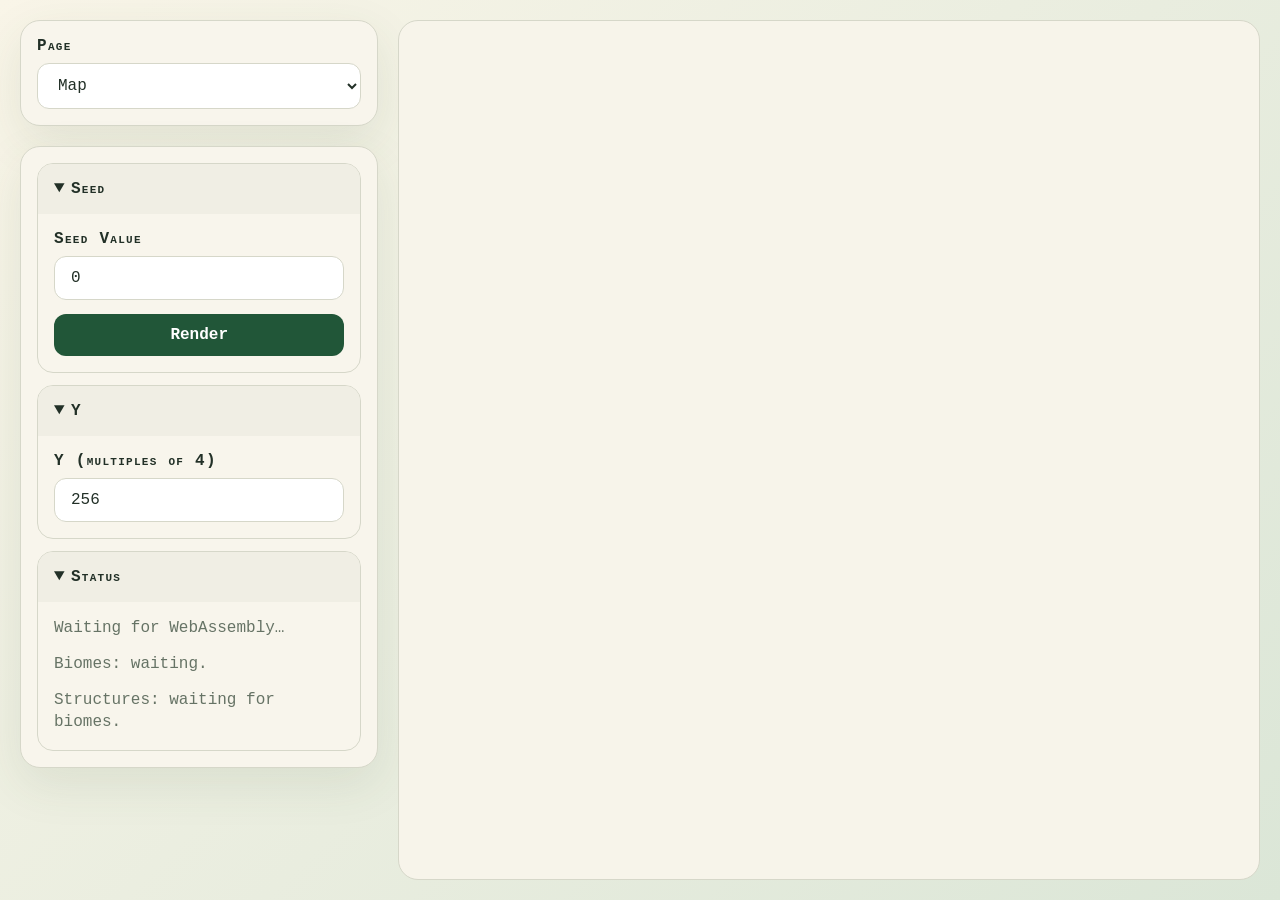
==== index.html @ 88c728ed "wasm and appkit builds are way faster; sdl is collecting dust" ====
<!doctype html>
<html lang="en">
<head>
  <meta charset="utf-8">
  <meta name="viewport" content="width=device-width, initial-scale=1">
  <title>DapperMap</title>
  <link rel="stylesheet" href="./styles.css">
</head>
<body>
  <main class="shell">
    <aside class="sidebar">
      <section class="page-switcher panel"><label class="field" for="page-select"><span>Page</span><select id="page-select"><option value="map">Map</option><option value="biomes">Biomes</option><option value="structures">Structures</option><option value="loot">Loot</option><option value="debug">Debug</option></select></label></section>
      <section class="menu panel">
        <div data-page-panel="map"><details class="menu-section" open><summary>Seed</summary><div class="menu-body"><label class="field"><span>Seed Value</span><input id="seed-input" value="0" inputmode="numeric" spellcheck="false"></label><button id="render-button" type="button">Render</button></div></details><details class="menu-section" open><summary>Y</summary><div class="menu-body"><label class="field"><span>Y (multiples of 4)</span><input id="y-input" value="256" type="number" min="-64" max="316" step="4"></label></div></details><details class="menu-section" open><summary>Status</summary><div class="menu-body"><p id="status" class="status" role="status" aria-live="polite">Waiting for WebAssembly…</p><p id="biome-generation-status" class="status" aria-live="polite">Biomes: waiting.</p><p id="structure-generation-status" class="status" aria-live="polite">Structures: waiting for biomes.</p></div></details></div>
        <div data-page-panel="biomes" hidden><details class="menu-section" open><summary>Biomes</summary><div class="menu-body"><div class="actions"><button id="biome-reset-button">Reset to Defaults</button><button id="biome-import-button">Import</button><button id="biome-export-button">Export</button><button id="biome-export-cubiomes-button">Export Cubiomes</button></div><input id="biome-import-input" type="file" accept=".txt,text/plain" hidden><p id="biome-summary" class="status">Loading biome registry…</p><p id="biome-empty" class="status">Biome colors will appear here once the datapack is ready.</p><div id="biome-list" class="editor-list"></div></div></details></div>
        <div data-page-panel="structures" hidden><details class="menu-section" open><summary>Structures</summary><div class="menu-body"><div class="actions"><button id="structure-reset-button" type="button">Reset to Defaults</button></div><p id="structure-summary" class="status" aria-live="polite">Loading structure registry…</p><p id="structure-empty" class="status">Structures will appear here once the datapack is ready.</p><div id="structure-list" class="editor-list"></div></div></details></div>
        <div data-page-panel="loot" hidden><details class="menu-section" open><summary>Loot</summary><div class="menu-body"><p id="loot-info" class="structure-help">Click a structure marker to reveal supported loot containers. Hover a container marker for its position and generated loot.</p><p id="loot-message" class="status" aria-live="polite" hidden></p><div id="loot-list" class="loot-list"></div></div></details></div>
        <div data-page-panel="debug" hidden><details class="menu-section" open><summary>Tile Profiling</summary><div class="menu-body debug-metrics"><p>Times update as each tile completes.</p><dl><div><dt>Last Tile</dt><dd id="debug-last-tile">Waiting for a render</dd></div><div><dt>Density compilation</dt><dd id="debug-density-compilation">--</dd></div><div><dt>Generation</dt><dd id="debug-generation-time">--</dd></div><div><dt>Rendering</dt><dd id="debug-render-time">--</dd></div><div><dt>Pending Tiles</dt><dd id="debug-pending-tiles">0</dd></div><div><dt>Cached Tiles</dt><dd id="debug-cached-tiles">0</dd></div></dl></div></details><details class="menu-section" open><summary>Structure Profiling</summary><div class="menu-body debug-metrics"><p>Times update after each structure query.</p><dl><div><dt>Total</dt><dd id="debug-structure-time">0.0 ms</dd></div><div><dt>Sampling</dt><dd id="debug-structure-sampling">0.0 ms</dd></div><div><dt>Validation</dt><dd id="debug-structure-validation">0.0 ms</dd></div><div><dt>Candidates</dt><dd id="debug-structure-candidates">0</dd></div><div><dt>Accepted</dt><dd id="debug-structure-accepted">0</dd></div><div><dt>Rejected</dt><dd id="debug-structure-rejected">0</dd></div><div><dt>Cache Hits</dt><dd id="debug-structure-cache-hits">0</dd></div></dl><p class="debug-breakdown-label">Average start validation by structure type</p><pre id="debug-structure-types">--</pre></div></details></div>
      </section>
    </aside>
    <section class="map-stage"><div id="map-viewport" class="map-frame" tabindex="0" aria-label="Interactive world map. Click a structure marker to inspect its loot containers."><canvas id="map-canvas"></canvas><canvas id="map-overlay" aria-hidden="true"></canvas><div id="map-tooltip" class="map-tooltip" role="tooltip" hidden></div></div></section>
  </main>
  <script type="module">
    import { instantiate } from "./.build/plugins/PackageToJS/outputs/Package/instantiate.js";
    import { defaultBrowserSetup, createDefaultWorkerFactory } from "./.build/plugins/PackageToJS/outputs/Package/platforms/browser.js";
    const select = document.querySelector("#page-select"); const panels = document.querySelectorAll("[data-page-panel]");
    const showPage = page => { select.value = page; panels.forEach(panel => panel.hidden = panel.dataset.pagePanel !== page); };
    window.dappermapShowPage = showPage;
    select.addEventListener("change", () => showPage(select.value));
    (async () => {
      // Apply the same shared-memory random workaround inside spawned pthread workers.
      const workerPrelude = URL.createObjectURL(new Blob([`
        export function setupOptions(options) {
          const wasi = options.wasi;
          wasi.wasiImport.random_get = (pointer, length) => {
            const randomBytes = new Uint8Array(length);
            crypto.getRandomValues(randomBytes);
            new Uint8Array(wasi.inst.exports.memory.buffer, pointer, length).set(randomBytes);
            return 0;
          };
          return options;
        }
      `], { type: "text/javascript" }));
      const options = await defaultBrowserSetup({
        module: fetch("./.build/plugins/PackageToJS/outputs/Package/dappermap.wasm"),
        spawnWorker: createDefaultWorkerFactory(workerPrelude)
      });

      // browser_wasi_shim passes the shared WASM memory view directly to
      // crypto.getRandomValues(), which modern browsers reject. Fill a normal
      // buffer and copy it into shared memory instead.
      const wasi = options.wasi;
      wasi.wasiImport.random_get = (pointer, length) => {
        const randomBytes = new Uint8Array(length);
        crypto.getRandomValues(randomBytes);
        new Uint8Array(wasi.inst.exports.memory.buffer, pointer, length).set(randomBytes);
        return 0;
      };
      await instantiate(options);
    })().catch(error => { const status = document.querySelector("#status"); status.innerText = `Failed to initialize WebAssembly: ${error.message ?? error}`; status.className = "status error"; });
  </script>
</body>
</html>
---- styles.css ----
:root { --ink:#223027; --paper:#f7f4ea; --line:#d6d7c9; --green:#215638; --soft:#e8eee1; }
* { box-sizing:border-box; } html, body { width:100%; height:100%; margin:0; overflow:hidden; background:linear-gradient(135deg,#f9f5e8,#dbe6d7); color:var(--ink); font-family:ui-monospace,SFMono-Regular,Menlo,Monaco,Consolas,"Liberation Mono",monospace; }
.shell { display:grid; grid-template-columns:clamp(16rem,28vw,30rem) minmax(0,1fr); gap:1.25rem; width:100vw; height:100vh; padding:1.25rem; } .sidebar { min-height:0; display:flex; flex-direction:column; gap:1.25rem; } .panel { background:color-mix(in srgb,var(--paper) 92%,white); border:1px solid var(--line); border-radius:1.25rem; box-shadow:0 1rem 3rem #3e57321a; } .page-switcher { padding:1rem; } .menu { min-height:0; overflow:auto; padding:1rem; } [data-page-panel="map"] { display:grid; gap:.75rem; } [data-page-panel="map"][hidden] { display:none; } .map-stage { min-width:0; min-height:0; display:grid; place-items:center; } .map-frame { position:relative; width:100%; height:100%; overflow:hidden; border-radius:1.25rem; background:var(--paper); border:1px solid var(--line); touch-action:none; } canvas { position:absolute; inset:0; width:100%; height:100%; image-rendering:pixelated; } .field { display:grid; gap:.5rem; } .field span, summary { font-variant:small-caps; letter-spacing:.08em; font-weight:bold; } input, select, button { width:100%; border:1px solid var(--line); border-radius:.75rem; padding:.75rem 1rem; background:white; color:inherit; font:inherit; } button { border:0; background:var(--green); color:white; cursor:pointer; font-weight:bold; } .menu-section { border:1px solid var(--line); border-radius:1rem; overflow:hidden; } summary { padding:1rem; cursor:pointer; background:#f0eee4; } .menu-body { padding:1rem; display:grid; gap:.9rem; } .status { margin:0; line-height:1.35; color:#667365; } .error { color:#9e3028; } .actions { display:grid; grid-template-columns:1fr 1fr; gap:.5rem; } .editor-list { display:grid; gap:.45rem; } .biome-row { display:grid; grid-template-columns:minmax(0,1fr) auto auto; gap:.5rem; align-items:center; padding:.5rem; border-bottom:1px solid var(--line); } .biome-header,.biome-row-header { min-width:0; display:flex; gap:.55rem; align-items:center; } .biome-swatch { width:1rem; height:1rem; border-radius:50%; border:1px solid #0002; flex:0 0 auto; } .biome-name { overflow:hidden; text-overflow:ellipsis; white-space:nowrap; font-size:.85rem; } .structure-enabled-input { width:1.2rem; height:1.2rem; } .structure-color-input { width:2rem; height:2rem; padding:.15rem; } .debug-metrics dl { margin:0; display:grid; gap:.5rem; } .debug-metrics dl div { display:flex; justify-content:space-between; gap:1rem; } .debug-metrics dt { color:#667365; } .debug-metrics dd { margin:0; text-align:right; } .map-tooltip { position:absolute; pointer-events:none; padding:.45rem .65rem; border-radius:.5rem; background:#18261ddd; color:white; font-size:.8rem; transform:translate(12px,12px); }
@media (max-width: 800px) { .shell { grid-template-columns:1fr; grid-template-rows:auto minmax(0,1fr); padding:.65rem; gap:.65rem; } .sidebar { max-height:40vh; } .page-switcher { padding:.65rem; } .menu { padding:.65rem; } }

/* Canvas markers are drawn by Swift. These rules keep their click/hover affordances and
   multi-container loot tooltips visible above both canvases. */
.map-frame { cursor: grab; }
.map-frame.dragging { cursor: grabbing; }
.map-frame:focus-visible { outline: 3px solid #7ca66b; outline-offset: 3px; }
#map-overlay { cursor: inherit; }
.structure-help { margin: 0; color: #667365; font-size: .82rem; line-height: 1.4; }
.debug-breakdown-label { margin: .35rem 0 0; color: #667365; font-size: .82rem; }
.debug-metrics pre { margin: 0; white-space: pre-wrap; overflow-wrap: anywhere; font: .76rem/1.4 ui-monospace, SFMono-Regular, Menlo, monospace; }
.loot-list { display: grid; gap: .6rem; }
.loot-container { border: 1px solid var(--line); border-radius: .7rem; background: #fffdf7; overflow: hidden; }
.loot-container summary { padding: .7rem .8rem; background: #f0eee4; font: .8rem ui-monospace, SFMono-Regular, Menlo, monospace; overflow-wrap: anywhere; }
.loot-items { margin: 0; padding: .7rem 1rem .8rem 2.2rem; display: grid; gap: .25rem; font: .82rem ui-monospace, SFMono-Regular, Menlo, monospace; }
.map-tooltip {
  z-index: 10;
  max-width: min(24rem, calc(100% - 1.5rem));
  max-height: calc(100% - 1.5rem);
  overflow: auto;
  padding: .55rem .7rem;
  border: 1px solid #ffffff80;
  background: #101810f2;
  box-shadow: 0 .6rem 1.4rem #0006;
  font: .8rem/1.4 ui-monospace, SFMono-Regular, Menlo, monospace;
  white-space: pre-line;
}
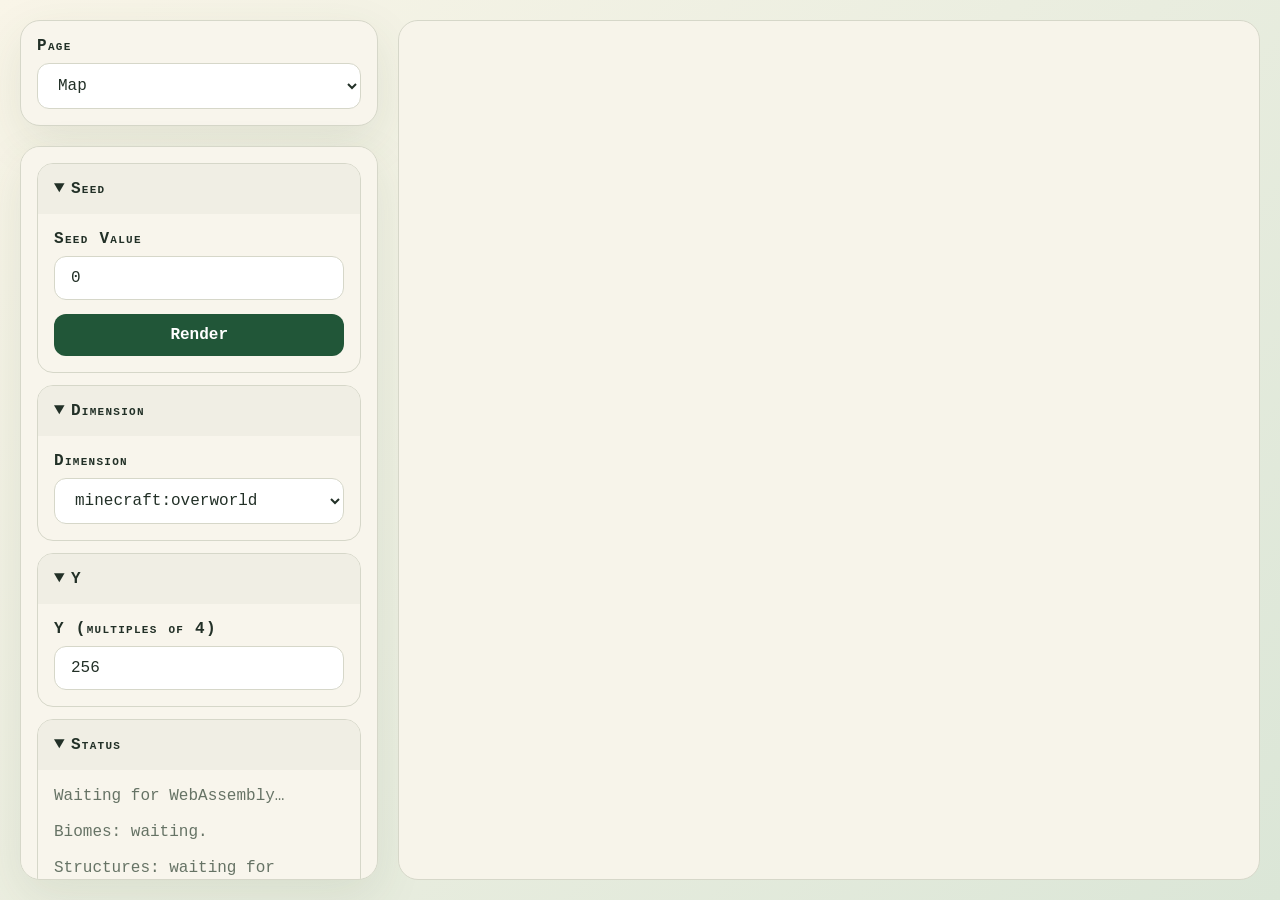
==== commit 7a23cc6b: "made some internal changes" ====
--- a/index.html
+++ b/index.html
@@ -11,10 +11,10 @@
     <aside class="sidebar">
       <section class="page-switcher panel"><label class="field" for="page-select"><span>Page</span><select id="page-select"><option value="map">Map</option><option value="biomes">Biomes</option><option value="structures">Structures</option><option value="loot">Loot</option><option value="debug">Debug</option></select></label></section>
       <section class="menu panel">
-        <div data-page-panel="map"><details class="menu-section" open><summary>Seed</summary><div class="menu-body"><label class="field"><span>Seed Value</span><input id="seed-input" value="0" inputmode="numeric" spellcheck="false"></label><button id="render-button" type="button">Render</button></div></details><details class="menu-section" open><summary>Y</summary><div class="menu-body"><label class="field"><span>Y (multiples of 4)</span><input id="y-input" value="256" type="number" min="-64" max="316" step="4"></label></div></details><details class="menu-section" open><summary>Status</summary><div class="menu-body"><p id="status" class="status" role="status" aria-live="polite">Waiting for WebAssembly…</p><p id="biome-generation-status" class="status" aria-live="polite">Biomes: waiting.</p><p id="structure-generation-status" class="status" aria-live="polite">Structures: waiting for biomes.</p></div></details></div>
+        <div data-page-panel="map"><details class="menu-section" open><summary>Seed</summary><div class="menu-body"><label class="field"><span>Seed Value</span><input id="seed-input" value="0" inputmode="numeric" spellcheck="false"></label><button id="render-button" type="button">Render</button></div></details><details class="menu-section" open><summary>Dimension</summary><div class="menu-body"><label class="field" for="dimension-input"><span>Dimension</span><select id="dimension-input"><option value="minecraft:overworld">minecraft:overworld</option></select></label></div></details><details class="menu-section" open><summary>Y</summary><div class="menu-body"><label class="field"><span>Y (multiples of 4)</span><input id="y-input" value="256" type="number" min="-64" max="316" step="4"></label></div></details><details class="menu-section" open><summary>Status</summary><div class="menu-body"><p id="status" class="status" role="status" aria-live="polite">Waiting for WebAssembly…</p><p id="biome-generation-status" class="status" aria-live="polite">Biomes: waiting.</p><p id="structure-generation-status" class="status" aria-live="polite">Structures: waiting for biomes.</p></div></details></div>
         <div data-page-panel="biomes" hidden><details class="menu-section" open><summary>Biomes</summary><div class="menu-body"><div class="actions"><button id="biome-reset-button">Reset to Defaults</button><button id="biome-import-button">Import</button><button id="biome-export-button">Export</button><button id="biome-export-cubiomes-button">Export Cubiomes</button></div><input id="biome-import-input" type="file" accept=".txt,text/plain" hidden><p id="biome-summary" class="status">Loading biome registry…</p><p id="biome-empty" class="status">Biome colors will appear here once the datapack is ready.</p><div id="biome-list" class="editor-list"></div></div></details></div>
         <div data-page-panel="structures" hidden><details class="menu-section" open><summary>Structures</summary><div class="menu-body"><div class="actions"><button id="structure-reset-button" type="button">Reset to Defaults</button></div><p id="structure-summary" class="status" aria-live="polite">Loading structure registry…</p><p id="structure-empty" class="status">Structures will appear here once the datapack is ready.</p><div id="structure-list" class="editor-list"></div></div></details></div>
-        <div data-page-panel="loot" hidden><details class="menu-section" open><summary>Loot</summary><div class="menu-body"><p id="loot-info" class="structure-help">Click a structure marker to reveal supported loot containers. Hover a container marker for its position and generated loot.</p><p id="loot-message" class="status" aria-live="polite" hidden></p><div id="loot-list" class="loot-list"></div></div></details></div>
+        <div data-page-panel="loot" hidden><details class="menu-section" open><summary>Loot</summary><div class="menu-body"><p id="loot-info" class="structure-help">Click a structure marker to reveal supported loot containers. Hover a container marker for its position and generated loot.</p><label class="field" for="loot-filter-input"><span>Filter item</span><input id="loot-filter-input" type="search" placeholder="e.g. diamond" autocomplete="off" spellcheck="false"></label><p id="loot-message" class="status" aria-live="polite" hidden></p><div id="loot-list" class="loot-list"></div></div></details></div>
         <div data-page-panel="debug" hidden><details class="menu-section" open><summary>Tile Profiling</summary><div class="menu-body debug-metrics"><p>Times update as each tile completes.</p><dl><div><dt>Last Tile</dt><dd id="debug-last-tile">Waiting for a render</dd></div><div><dt>Density compilation</dt><dd id="debug-density-compilation">--</dd></div><div><dt>Generation</dt><dd id="debug-generation-time">--</dd></div><div><dt>Rendering</dt><dd id="debug-render-time">--</dd></div><div><dt>Pending Tiles</dt><dd id="debug-pending-tiles">0</dd></div><div><dt>Cached Tiles</dt><dd id="debug-cached-tiles">0</dd></div></dl></div></details><details class="menu-section" open><summary>Structure Profiling</summary><div class="menu-body debug-metrics"><p>Times update after each structure query.</p><dl><div><dt>Total</dt><dd id="debug-structure-time">0.0 ms</dd></div><div><dt>Sampling</dt><dd id="debug-structure-sampling">0.0 ms</dd></div><div><dt>Validation</dt><dd id="debug-structure-validation">0.0 ms</dd></div><div><dt>Candidates</dt><dd id="debug-structure-candidates">0</dd></div><div><dt>Accepted</dt><dd id="debug-structure-accepted">0</dd></div><div><dt>Rejected</dt><dd id="debug-structure-rejected">0</dd></div><div><dt>Cache Hits</dt><dd id="debug-structure-cache-hits">0</dd></div></dl><p class="debug-breakdown-label">Average start validation by structure type</p><pre id="debug-structure-types">--</pre></div></details></div>
       </section>
     </aside>
--- a/styles.css
+++ b/styles.css
@@ -16,6 +16,7 @@
 .loot-container { border: 1px solid var(--line); border-radius: .7rem; background: #fffdf7; overflow: hidden; }
 .loot-container summary { padding: .7rem .8rem; background: #f0eee4; font: .8rem ui-monospace, SFMono-Regular, Menlo, monospace; overflow-wrap: anywhere; }
 .loot-items { margin: 0; padding: .7rem 1rem .8rem 2.2rem; display: grid; gap: .25rem; font: .82rem ui-monospace, SFMono-Regular, Menlo, monospace; }
+.loot-item-match { margin: -.1rem -.25rem; padding: .1rem .25rem; border-radius: .25rem; background: #ffe28a; color: #513700; font-weight: 700; }
 .map-tooltip {
   z-index: 10;
   max-width: min(24rem, calc(100% - 1.5rem));
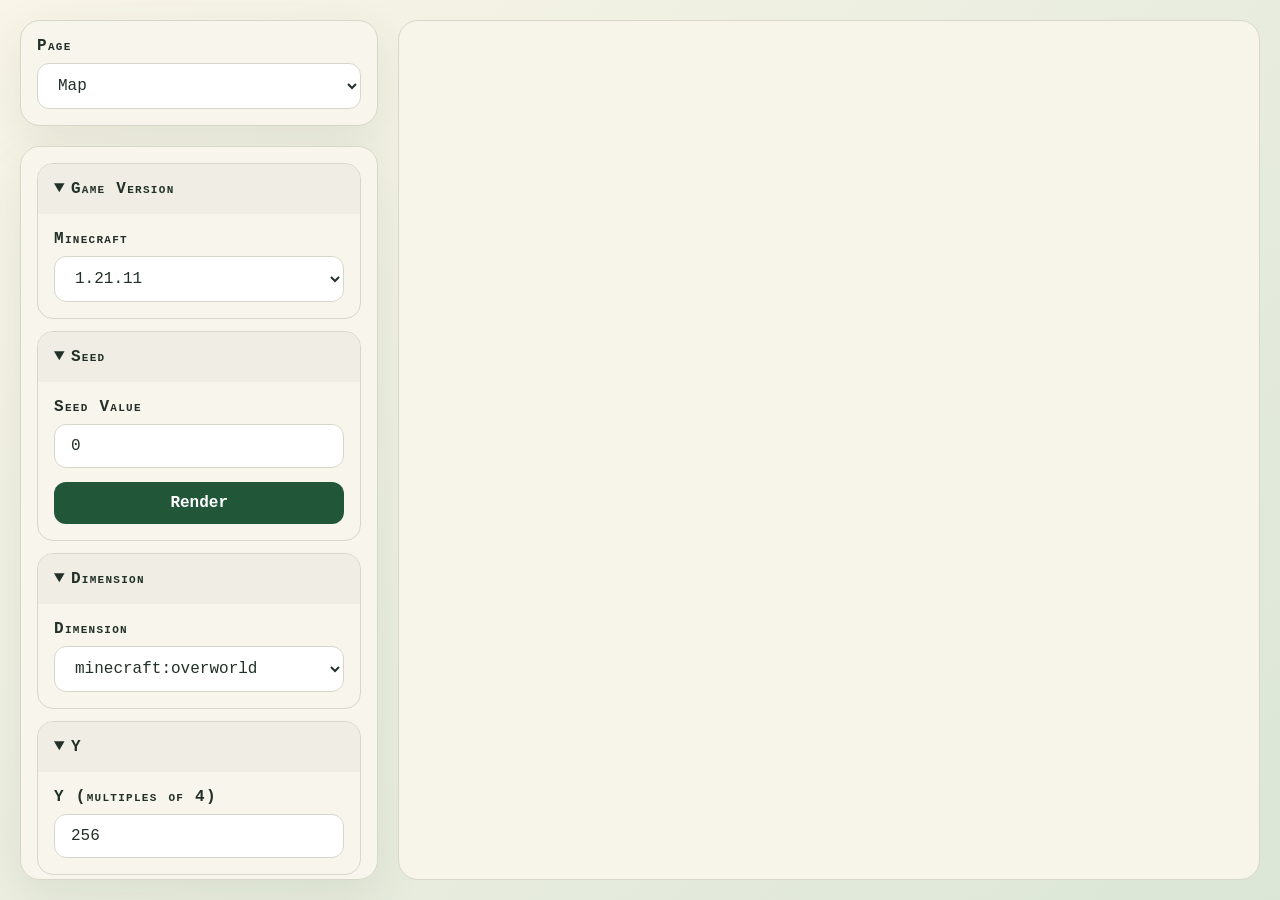
==== commit 7bf6cabf: "added a lot more stuff (versioning! loot searching! oh my!)" ====
--- a/index.html
+++ b/index.html
@@ -9,17 +9,21 @@
 <body>
   <main class="shell">
     <aside class="sidebar">
-      <section class="page-switcher panel"><label class="field" for="page-select"><span>Page</span><select id="page-select"><option value="map">Map</option><option value="biomes">Biomes</option><option value="structures">Structures</option><option value="loot">Loot</option><option value="debug">Debug</option></select></label></section>
+      <section class="page-switcher panel"><label class="field" for="page-select"><span>Page</span><select id="page-select"><option value="map">Map</option><option value="biomes">Biomes</option><option value="structures">Structures</option><option value="loot">Loot</option><option value="loot-search">Loot Search</option><option value="debug">Debug</option></select></label></section>
       <section class="menu panel">
-        <div data-page-panel="map"><details class="menu-section" open><summary>Seed</summary><div class="menu-body"><label class="field"><span>Seed Value</span><input id="seed-input" value="0" inputmode="numeric" spellcheck="false"></label><button id="render-button" type="button">Render</button></div></details><details class="menu-section" open><summary>Dimension</summary><div class="menu-body"><label class="field" for="dimension-input"><span>Dimension</span><select id="dimension-input"><option value="minecraft:overworld">minecraft:overworld</option></select></label></div></details><details class="menu-section" open><summary>Y</summary><div class="menu-body"><label class="field"><span>Y (multiples of 4)</span><input id="y-input" value="256" type="number" min="-64" max="316" step="4"></label></div></details><details class="menu-section" open><summary>Status</summary><div class="menu-body"><p id="status" class="status" role="status" aria-live="polite">Waiting for WebAssembly…</p><p id="biome-generation-status" class="status" aria-live="polite">Biomes: waiting.</p><p id="structure-generation-status" class="status" aria-live="polite">Structures: waiting for biomes.</p></div></details></div>
+        <div data-page-panel="map"><details class="menu-section" open><summary>Game Version</summary><div class="menu-body"><label class="field" for="minecraft-version-input"><span>Minecraft</span><select id="minecraft-version-input"><option value="1.21">1.21</option><option value="1.21.2">1.21.2</option><option value="1.21.4">1.21.4</option><option value="1.21.5">1.21.5</option><option value="1.21.6">1.21.6</option><option value="1.21.9">1.21.9</option><option value="1.21.11" selected>1.21.11</option><option value="26.1">26.1</option><option value="26.2">26.2</option></select></label></div></details><details class="menu-section" open><summary>Seed</summary><div class="menu-body"><label class="field"><span>Seed Value</span><input id="seed-input" value="0" inputmode="numeric" spellcheck="false"></label><button id="render-button" type="button">Render</button></div></details><details class="menu-section" open><summary>Dimension</summary><div class="menu-body"><label class="field" for="dimension-input"><span>Dimension</span><select id="dimension-input"><option value="minecraft:overworld">minecraft:overworld</option></select></label></div></details><details class="menu-section" open><summary>Y</summary><div class="menu-body"><label class="field"><span>Y (multiples of 4)</span><input id="y-input" value="256" type="number" min="-64" max="316" step="4"></label></div></details><details class="menu-section" open><summary>Status</summary><div class="menu-body"><p id="status" class="status" role="status" aria-live="polite">Waiting for WebAssembly…</p><p id="biome-generation-status" class="status" aria-live="polite">Biomes: waiting.</p><p id="structure-generation-status" class="status" aria-live="polite">Structures: waiting for biomes.</p></div></details></div>
         <div data-page-panel="biomes" hidden><details class="menu-section" open><summary>Biomes</summary><div class="menu-body"><div class="actions"><button id="biome-reset-button">Reset to Defaults</button><button id="biome-import-button">Import</button><button id="biome-export-button">Export</button><button id="biome-export-cubiomes-button">Export Cubiomes</button></div><input id="biome-import-input" type="file" accept=".txt,text/plain" hidden><p id="biome-summary" class="status">Loading biome registry…</p><p id="biome-empty" class="status">Biome colors will appear here once the datapack is ready.</p><div id="biome-list" class="editor-list"></div></div></details></div>
         <div data-page-panel="structures" hidden><details class="menu-section" open><summary>Structures</summary><div class="menu-body"><div class="actions"><button id="structure-reset-button" type="button">Reset to Defaults</button></div><p id="structure-summary" class="status" aria-live="polite">Loading structure registry…</p><p id="structure-empty" class="status">Structures will appear here once the datapack is ready.</p><div id="structure-list" class="editor-list"></div></div></details></div>
         <div data-page-panel="loot" hidden><details class="menu-section" open><summary>Loot</summary><div class="menu-body"><p id="loot-info" class="structure-help">Click a structure marker to reveal supported loot containers. Hover a container marker for its position and generated loot.</p><label class="field" for="loot-filter-input"><span>Filter item</span><input id="loot-filter-input" type="search" placeholder="e.g. diamond" autocomplete="off" spellcheck="false"></label><p id="loot-message" class="status" aria-live="polite" hidden></p><div id="loot-list" class="loot-list"></div></div></details></div>
+        <div data-page-panel="loot-search" hidden><details class="menu-section" open><summary>Loot Search</summary><div class="menu-body"><p class="structure-help">Search every supported generated chest in the square centered on Start X/Z. Radius is the distance from that center to an edge. Enter words that must all be present, such as <code>diamond sword</code>. Prefix a word to make its purpose clear: <code>item:diamond_sword</code>, <code>enchant:sharpness 5</code>, <code>potion:healing</code>, or <code>effect:night_vision</code>.</p><label class="field"><span>Start X</span><input id="loot-search-x" type="number" value="0" step="1"></label><label class="field"><span>Start Z</span><input id="loot-search-z" type="number" value="0" step="1"></label><label class="field"><span>Radius</span><input id="loot-search-radius" type="number" value="1000" min="1" max="10000" step="1"></label><label class="field"><span>Item or descriptor</span><input id="loot-search-item" type="search" placeholder="e.g. enchant:sharpness 5" autocomplete="off" spellcheck="false"></label><button id="loot-search-button" type="button">Search Chests</button><p id="loot-search-message" class="status" aria-live="polite"></p><progress id="loot-search-progress" max="1" value="0" aria-label="Loot search progress"></progress><p id="loot-search-current" class="status" aria-live="polite">Waiting to search.</p><div id="loot-search-list" class="loot-list"></div></div></details></div>
         <div data-page-panel="debug" hidden><details class="menu-section" open><summary>Tile Profiling</summary><div class="menu-body debug-metrics"><p>Times update as each tile completes.</p><dl><div><dt>Last Tile</dt><dd id="debug-last-tile">Waiting for a render</dd></div><div><dt>Density compilation</dt><dd id="debug-density-compilation">--</dd></div><div><dt>Generation</dt><dd id="debug-generation-time">--</dd></div><div><dt>Rendering</dt><dd id="debug-render-time">--</dd></div><div><dt>Pending Tiles</dt><dd id="debug-pending-tiles">0</dd></div><div><dt>Cached Tiles</dt><dd id="debug-cached-tiles">0</dd></div></dl></div></details><details class="menu-section" open><summary>Structure Profiling</summary><div class="menu-body debug-metrics"><p>Times update after each structure query.</p><dl><div><dt>Total</dt><dd id="debug-structure-time">0.0 ms</dd></div><div><dt>Sampling</dt><dd id="debug-structure-sampling">0.0 ms</dd></div><div><dt>Validation</dt><dd id="debug-structure-validation">0.0 ms</dd></div><div><dt>Candidates</dt><dd id="debug-structure-candidates">0</dd></div><div><dt>Accepted</dt><dd id="debug-structure-accepted">0</dd></div><div><dt>Rejected</dt><dd id="debug-structure-rejected">0</dd></div><div><dt>Cache Hits</dt><dd id="debug-structure-cache-hits">0</dd></div></dl><p class="debug-breakdown-label">Average start validation by structure type</p><pre id="debug-structure-types">--</pre></div></details></div>
       </section>
     </aside>
     <section class="map-stage"><div id="map-viewport" class="map-frame" tabindex="0" aria-label="Interactive world map. Click a structure marker to inspect its loot containers."><canvas id="map-canvas"></canvas><canvas id="map-overlay" aria-hidden="true"></canvas><div id="map-tooltip" class="map-tooltip" role="tooltip" hidden></div></div></section>
   </main>
+  <script>
+    document.querySelector("#minecraft-version-input").insertAdjacentHTML("beforeend", '<option value="26.3-pre-1">26.3-pre-1 (Experimental)</option>');
+  </script>
   <script type="module">
     import { instantiate } from "./.build/plugins/PackageToJS/outputs/Package/instantiate.js";
     import { defaultBrowserSetup, createDefaultWorkerFactory } from "./.build/plugins/PackageToJS/outputs/Package/platforms/browser.js";
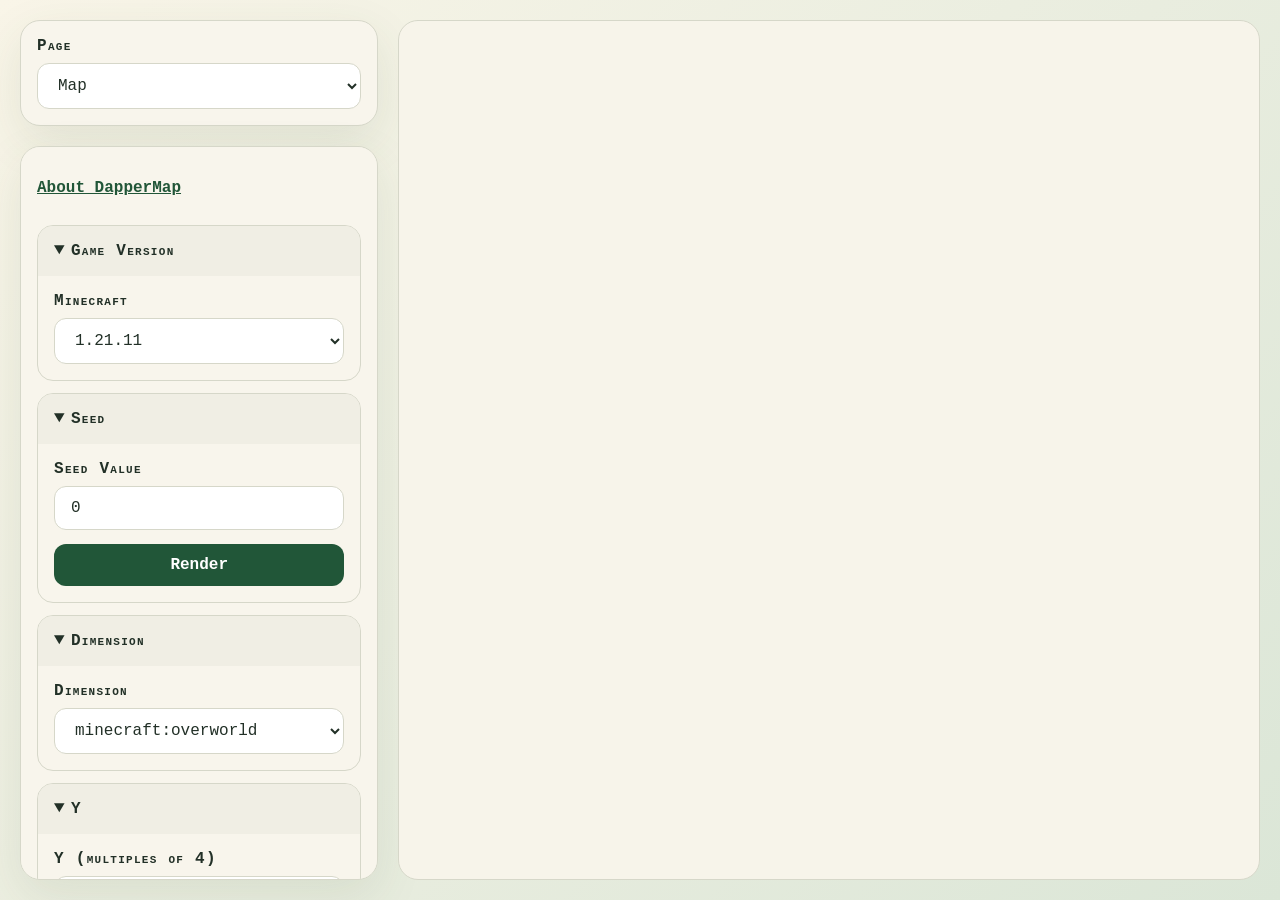
==== commit 0b185ce7: "about page" ====
--- a/index.html
+++ b/index.html
@@ -23,6 +23,16 @@
   </main>
   <script>
     document.querySelector("#minecraft-version-input").insertAdjacentHTML("beforeend", '<option value="26.3-pre-1">26.3-pre-1 (Experimental)</option>');
+    const wasmCompilationPreference = localStorage.getItem("dappermap-wasm-compilation") ?? "auto";
+    window.__dappermapWASMCompilationPreference = wasmCompilationPreference;
+    document.querySelector('[data-page-panel="map"]').insertAdjacentHTML("afterbegin", '<p><a class="about-link" href="./about.html">About DapperMap</a></p>');
+    // About is a standalone page; discard the legacy hidden panel created by older page markup.
+    queueMicrotask(() => document.querySelector('[data-page-panel="about"]')?.remove());
+    document.querySelector('[data-page-panel="debug"]').insertAdjacentHTML("afterbegin", `<details class="menu-section" open><summary>Advanced Settings</summary><div class="menu-body"><label class="field" for="wasm-compilation-setting"><span>WASM density compilation</span><select id="wasm-compilation-setting"><option value="auto">Automatic (recommended)</option><option value="on">Enabled</option><option value="off">Disabled</option></select></label><p class="status">Changing this setting reloads the app.</p></div></details>`);
+    const wasmCompilationSetting = document.querySelector("#wasm-compilation-setting");
+    wasmCompilationSetting.value = wasmCompilationPreference;
+    wasmCompilationSetting.addEventListener("change", () => { localStorage.setItem("dappermap-wasm-compilation", wasmCompilationSetting.value); location.reload(); });
+    document.querySelector('[data-page-panel="debug"]').insertAdjacentHTML("beforebegin", `<div data-page-panel="about" hidden><details class="menu-section" open><summary>About DapperMap</summary><div class="menu-body about"><h2>About DapperMap</h2><p>In sum, DapperMap is yet another Minecraft seed mapper. However, it has some important features that differentiate it from other present seed mappers:</p><ul><li>It is fully free and open-source: you can see all of the source code at <a href="https://github.com/picawawa4000/dappermap" target="_blank" rel="noopener">https://github.com/picawawa4000/dappermap</a>.</li><li>It has full support for datapacks (in fact, the underlying library, <a href="https://github.com/picawawa4000/dpreader-swift" target="_blank" rel="noopener">DPReader</a>, only works when fed Minecraft's default datapack). (As of writing this, uploading datapacks is not supported, but it would be a triviality to implement.)</li><li>It is available both as a webapp (via SwiftWASM and JavaScriptKit) and as a native app for macOS (via AppKit). (There is technically cross-platform support via SDL, but it doesn't look very nice right now, so do not consider it done yet.) The native app is <em>much</em> faster than the webapp; give it a try if you can.</li><li>It supports viewing structure loot: you can click on a structure and the map will display all of its chests, along with their loot. Additionally, searching for loot is supported: you can input a location, radius, and item, and the app will find all instances of that item in that radius.</li></ul><h2>Limitations</h2><p>DapperMap is currently in beta. As such, while it is usually quite accurate, it can be wrong sometimes. The following is a list of known issues:</p><ul><li>The following structures are sometimes not positioned correctly: jungle temples, desert pyramids.</li><li>The following structures display the wrong loot for some blocks: ocean ruins, end cities, ruined portals in the Nether.</li><li>The following structures display the correct loot and chest position, except that chests show up at the bottom of the world: ruined portals.</li><li>Explorer maps can crash loot resolution.</li></ul><p>If you ever run into any other issues using DapperMap, report them in the GitHub issue tracker. Include the exact seed, version, conditions, and coordinates/structure (where applicable) that caused the issue.</p><h2>Disclaimer</h2><p>This program is free software: you can redistribute it and/or modify it under the terms of the GNU General Public License as published by the Free Software Foundation, either version 3 of the License, or (at your option) any later version.<br>This program is distributed in the hope that it will be useful, but WITHOUT ANY WARRANTY; without even the implied warranty of MERCHANTABILITY or FITNESS FOR A PARTICULAR PURPOSE. See the GNU General Public License for more details. You may find a copy at <a href="https://github.com/picawawa4000/dappermap/blob/main/LICENCE.txt" target="_blank" rel="noopener">https://github.com/picawawa4000/dappermap/blob/main/LICENCE.txt</a>.</p><p><strong>NOT AN OFFICIAL MINECRAFT PRODUCT. NOT AFFILIATED WITH OR ENDORSED BY MOJANG AB OR MICROSOFT.</strong></p></div></details></div>`);
   </script>
   <script type="module">
     import { instantiate } from "./.build/plugins/PackageToJS/outputs/Package/instantiate.js";
--- a/styles.css
+++ b/styles.css
@@ -1,7 +1,7 @@
 :root { --ink:#223027; --paper:#f7f4ea; --line:#d6d7c9; --green:#215638; --soft:#e8eee1; }
 * { box-sizing:border-box; } html, body { width:100%; height:100%; margin:0; overflow:hidden; background:linear-gradient(135deg,#f9f5e8,#dbe6d7); color:var(--ink); font-family:ui-monospace,SFMono-Regular,Menlo,Monaco,Consolas,"Liberation Mono",monospace; }
-.shell { display:grid; grid-template-columns:clamp(16rem,28vw,30rem) minmax(0,1fr); gap:1.25rem; width:100vw; height:100vh; padding:1.25rem; } .sidebar { min-height:0; display:flex; flex-direction:column; gap:1.25rem; } .panel { background:color-mix(in srgb,var(--paper) 92%,white); border:1px solid var(--line); border-radius:1.25rem; box-shadow:0 1rem 3rem #3e57321a; } .page-switcher { padding:1rem; } .menu { min-height:0; overflow:auto; padding:1rem; } [data-page-panel="map"] { display:grid; gap:.75rem; } [data-page-panel="map"][hidden] { display:none; } .map-stage { min-width:0; min-height:0; display:grid; place-items:center; } .map-frame { position:relative; width:100%; height:100%; overflow:hidden; border-radius:1.25rem; background:var(--paper); border:1px solid var(--line); touch-action:none; } canvas { position:absolute; inset:0; width:100%; height:100%; image-rendering:pixelated; } .field { display:grid; gap:.5rem; } .field span, summary { font-variant:small-caps; letter-spacing:.08em; font-weight:bold; } input, select, button { width:100%; border:1px solid var(--line); border-radius:.75rem; padding:.75rem 1rem; background:white; color:inherit; font:inherit; } button { border:0; background:var(--green); color:white; cursor:pointer; font-weight:bold; } .menu-section { border:1px solid var(--line); border-radius:1rem; overflow:hidden; } summary { padding:1rem; cursor:pointer; background:#f0eee4; } .menu-body { padding:1rem; display:grid; gap:.9rem; } .status { margin:0; line-height:1.35; color:#667365; } .error { color:#9e3028; } .actions { display:grid; grid-template-columns:1fr 1fr; gap:.5rem; } .editor-list { display:grid; gap:.45rem; } .biome-row { display:grid; grid-template-columns:minmax(0,1fr) auto auto; gap:.5rem; align-items:center; padding:.5rem; border-bottom:1px solid var(--line); } .biome-header,.biome-row-header { min-width:0; display:flex; gap:.55rem; align-items:center; } .biome-swatch { width:1rem; height:1rem; border-radius:50%; border:1px solid #0002; flex:0 0 auto; } .biome-name { overflow:hidden; text-overflow:ellipsis; white-space:nowrap; font-size:.85rem; } .structure-enabled-input { width:1.2rem; height:1.2rem; } .structure-color-input { width:2rem; height:2rem; padding:.15rem; } .debug-metrics dl { margin:0; display:grid; gap:.5rem; } .debug-metrics dl div { display:flex; justify-content:space-between; gap:1rem; } .debug-metrics dt { color:#667365; } .debug-metrics dd { margin:0; text-align:right; } .map-tooltip { position:absolute; pointer-events:none; padding:.45rem .65rem; border-radius:.5rem; background:#18261ddd; color:white; font-size:.8rem; transform:translate(12px,12px); }
-@media (max-width: 800px) { .shell { grid-template-columns:1fr; grid-template-rows:auto minmax(0,1fr); padding:.65rem; gap:.65rem; } .sidebar { max-height:40vh; } .page-switcher { padding:.65rem; } .menu { padding:.65rem; } }
+.shell { display:grid; grid-template-columns:var(--sidebar-width, clamp(16rem,28vw,30rem)) .6rem minmax(0,1fr); gap:0; width:100vw; height:100vh; padding:1.25rem; } .sidebar { min-height:0; display:flex; flex-direction:column; gap:1.25rem; } .sidebar-resizer { cursor:col-resize; border-radius:.4rem; touch-action:none; } .sidebar-resizer:hover, .sidebar-resizer.dragging { background:var(--line); } .panel { background:color-mix(in srgb,var(--paper) 92%,white); border:1px solid var(--line); border-radius:1.25rem; box-shadow:0 1rem 3rem #3e57321a; } .page-switcher { padding:1rem; } .menu { min-height:0; overflow:auto; padding:1rem; } [data-page-panel="map"] { display:grid; gap:.75rem; } [data-page-panel="map"][hidden] { display:none; } .map-stage { min-width:0; min-height:0; display:grid; place-items:center; } .map-frame { position:relative; width:100%; height:100%; overflow:hidden; border-radius:1.25rem; background:var(--paper); border:1px solid var(--line); touch-action:none; } canvas { position:absolute; inset:0; width:100%; height:100%; image-rendering:pixelated; } .field { display:grid; gap:.5rem; } .field span, summary { font-variant:small-caps; letter-spacing:.08em; font-weight:bold; } input, select, button { width:100%; border:1px solid var(--line); border-radius:.75rem; padding:.75rem 1rem; background:white; color:inherit; font:inherit; } button { border:0; background:var(--green); color:white; cursor:pointer; font-weight:bold; } .menu-section { border:1px solid var(--line); border-radius:1rem; overflow:hidden; } summary { padding:1rem; cursor:pointer; background:#f0eee4; } .menu-body { padding:1rem; display:grid; gap:.9rem; } .status { margin:0; line-height:1.35; color:#667365; } .error { color:#9e3028; } .actions { display:grid; grid-template-columns:1fr 1fr; gap:.5rem; } .editor-list { display:grid; gap:.45rem; } .biome-row { display:grid; grid-template-columns:minmax(0,1fr) auto auto; gap:.5rem; align-items:center; padding:.5rem; border-bottom:1px solid var(--line); } .biome-header,.biome-row-header { min-width:0; display:flex; gap:.55rem; align-items:center; } .biome-swatch { width:1rem; height:1rem; border-radius:50%; border:1px solid #0002; flex:0 0 auto; } .biome-name { overflow:hidden; text-overflow:ellipsis; white-space:nowrap; font-size:.85rem; } .structure-enabled-input { width:1.2rem; height:1.2rem; } .structure-color-input { width:2rem; height:2rem; padding:.15rem; } .debug-metrics dl { margin:0; display:grid; gap:.5rem; } .debug-metrics dl div { display:flex; justify-content:space-between; gap:1rem; } .debug-metrics dt { color:#667365; } .debug-metrics dd { margin:0; text-align:right; } .map-tooltip { position:absolute; pointer-events:none; padding:.45rem .65rem; border-radius:.5rem; background:#18261ddd; color:white; font-size:.8rem; transform:translate(12px,12px); }
+@media (max-width: 800px) { .shell { grid-template-columns:1fr; grid-template-rows:auto minmax(0,1fr); padding:.65rem; gap:.65rem; } .sidebar { max-height:40vh; } .sidebar-resizer { display:none; } .page-switcher { padding:.65rem; } .menu { padding:.65rem; } }
 
 /* Canvas markers are drawn by Swift. These rules keep their click/hover affordances and
    multi-container loot tooltips visible above both canvases. */
@@ -17,6 +17,21 @@
 .loot-container summary { padding: .7rem .8rem; background: #f0eee4; font: .8rem ui-monospace, SFMono-Regular, Menlo, monospace; overflow-wrap: anywhere; }
 .loot-items { margin: 0; padding: .7rem 1rem .8rem 2.2rem; display: grid; gap: .25rem; font: .82rem ui-monospace, SFMono-Regular, Menlo, monospace; }
 .loot-item-match { margin: -.1rem -.25rem; padding: .1rem .25rem; border-radius: .25rem; background: #ffe28a; color: #513700; font-weight: 700; }
+/* Grid items default to their content's minimum width. The About prose and long URLs must not
+   widen the sidebar beyond its grid track. */
+.sidebar, .menu, [data-page-panel="about"], [data-page-panel="about"] .menu-section, .about { min-width: 0; max-width: 100%; }
+.about { line-height: 1.4; overflow-wrap: anywhere; word-break: break-word; white-space: normal; }
+.about * { min-width: 0; max-width: 100%; overflow-wrap: anywhere; word-break: break-word; }
+.about h2 { margin: .25rem 0 0; font-size: .95rem !important; line-height: 1.2; }
+.about p, .about ul { margin: 0; line-height: inherit; }
+.about ul { padding-left: 1.3rem; }
+/* The main map keeps its original fixed sidebar layout. About is now a separate page. */
+.shell { grid-template-columns:clamp(16rem,28vw,30rem) minmax(0,1fr); gap:1.25rem; }
+.sidebar-resizer { display:none; }
+.about-page { min-height:100vh; padding:1.25rem; }
+.about-page .about { max-width:62rem; margin:0 auto; padding:clamp(1rem,4vw,3rem); background:color-mix(in srgb,var(--paper) 92%,white); border:1px solid var(--line); border-radius:1.25rem; box-shadow:0 1rem 3rem #3e57321a; }
+.about-page .about h1 { margin-top:0; }
+.about-link { color:var(--green); font-weight:bold; }
 .map-tooltip {
   z-index: 10;
   max-width: min(24rem, calc(100% - 1.5rem));
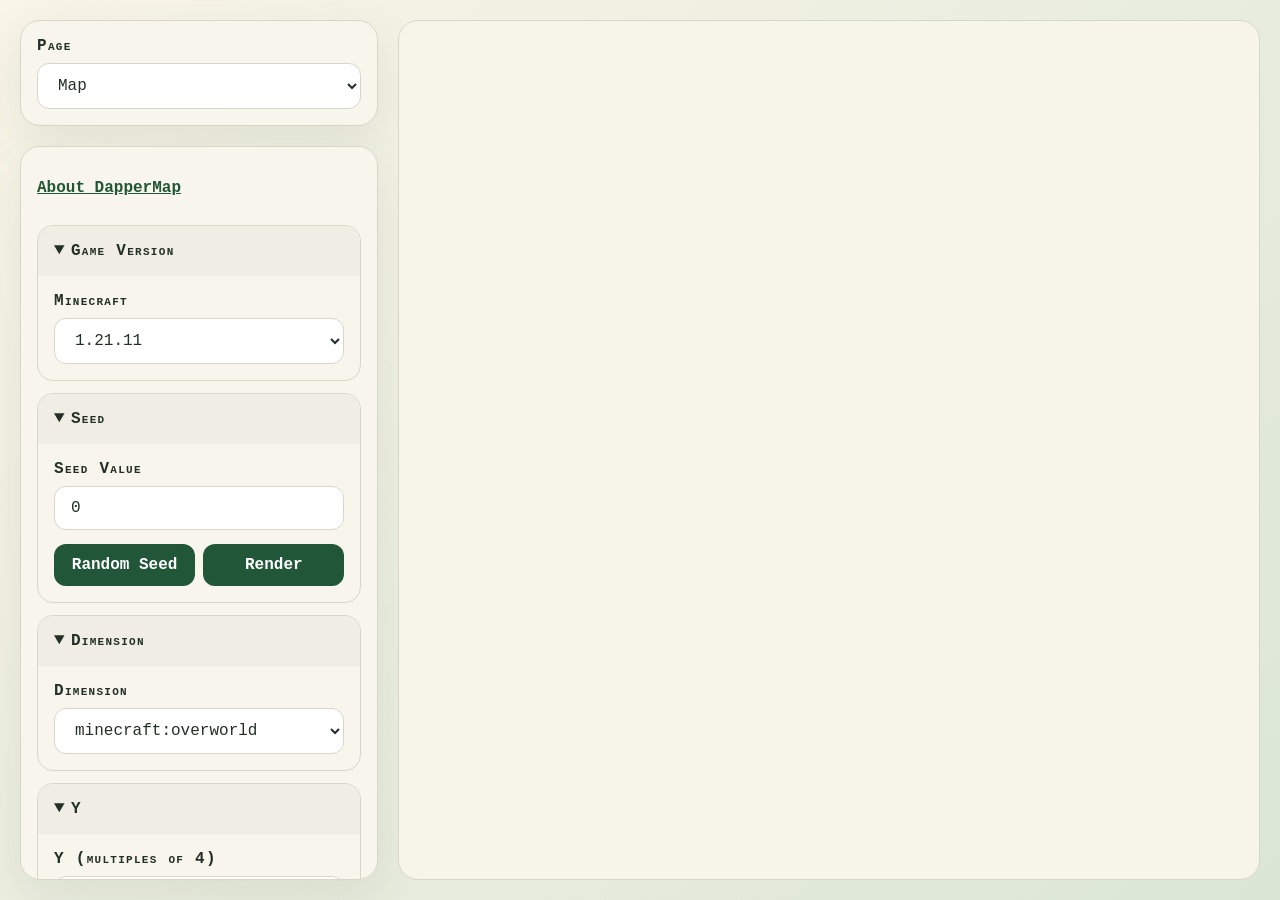
==== commit f7bbb50d: "made the SDL target great again" ====
--- a/index.html
+++ b/index.html
@@ -11,20 +11,36 @@
     <aside class="sidebar">
       <section class="page-switcher panel"><label class="field" for="page-select"><span>Page</span><select id="page-select"><option value="map">Map</option><option value="biomes">Biomes</option><option value="structures">Structures</option><option value="loot">Loot</option><option value="loot-search">Loot Search</option><option value="debug">Debug</option></select></label></section>
       <section class="menu panel">
-        <div data-page-panel="map"><details class="menu-section" open><summary>Game Version</summary><div class="menu-body"><label class="field" for="minecraft-version-input"><span>Minecraft</span><select id="minecraft-version-input"><option value="1.21">1.21</option><option value="1.21.2">1.21.2</option><option value="1.21.4">1.21.4</option><option value="1.21.5">1.21.5</option><option value="1.21.6">1.21.6</option><option value="1.21.9">1.21.9</option><option value="1.21.11" selected>1.21.11</option><option value="26.1">26.1</option><option value="26.2">26.2</option></select></label></div></details><details class="menu-section" open><summary>Seed</summary><div class="menu-body"><label class="field"><span>Seed Value</span><input id="seed-input" value="0" inputmode="numeric" spellcheck="false"></label><button id="render-button" type="button">Render</button></div></details><details class="menu-section" open><summary>Dimension</summary><div class="menu-body"><label class="field" for="dimension-input"><span>Dimension</span><select id="dimension-input"><option value="minecraft:overworld">minecraft:overworld</option></select></label></div></details><details class="menu-section" open><summary>Y</summary><div class="menu-body"><label class="field"><span>Y (multiples of 4)</span><input id="y-input" value="256" type="number" min="-64" max="316" step="4"></label></div></details><details class="menu-section" open><summary>Status</summary><div class="menu-body"><p id="status" class="status" role="status" aria-live="polite">Waiting for WebAssembly…</p><p id="biome-generation-status" class="status" aria-live="polite">Biomes: waiting.</p><p id="structure-generation-status" class="status" aria-live="polite">Structures: waiting for biomes.</p></div></details></div>
+        <div data-page-panel="map"><details class="menu-section" open><summary>Game Version</summary><div class="menu-body"><label class="field" for="minecraft-version-input"><span>Minecraft</span><select id="minecraft-version-input"><option value="1.21">1.21</option><option value="1.21.2">1.21.2</option><option value="1.21.4">1.21.4</option><option value="1.21.5">1.21.5</option><option value="1.21.6">1.21.6</option><option value="1.21.9">1.21.9</option><option value="1.21.11" selected>1.21.11</option><option value="26.1">26.1</option><option value="26.2">26.2</option></select></label></div></details><details class="menu-section" open><summary>Seed</summary><div class="menu-body"><label class="field"><span>Seed Value</span><input id="seed-input" value="0" inputmode="numeric" spellcheck="false"></label><div class="actions"><button id="random-seed-button" type="button">Random Seed</button><button id="render-button" type="button">Render</button></div></div></details><details class="menu-section" open><summary>Dimension</summary><div class="menu-body"><label class="field" for="dimension-input"><span>Dimension</span><select id="dimension-input"><option value="minecraft:overworld">minecraft:overworld</option></select></label></div></details><details class="menu-section" open><summary>Y</summary><div class="menu-body"><label class="field"><span>Y (multiples of 4)</span><input id="y-input" value="256" type="number" min="-64" max="316" step="4"></label></div></details><details class="menu-section" open><summary>Status</summary><div class="menu-body"><p id="status" class="status" role="status" aria-live="polite">Waiting for WebAssembly…</p><p id="biome-generation-status" class="status" aria-live="polite">Biomes: waiting.</p><p id="structure-generation-status" class="status" aria-live="polite">Structures: waiting for biomes.</p></div></details></div>
         <div data-page-panel="biomes" hidden><details class="menu-section" open><summary>Biomes</summary><div class="menu-body"><div class="actions"><button id="biome-reset-button">Reset to Defaults</button><button id="biome-import-button">Import</button><button id="biome-export-button">Export</button><button id="biome-export-cubiomes-button">Export Cubiomes</button></div><input id="biome-import-input" type="file" accept=".txt,text/plain" hidden><p id="biome-summary" class="status">Loading biome registry…</p><p id="biome-empty" class="status">Biome colors will appear here once the datapack is ready.</p><div id="biome-list" class="editor-list"></div></div></details></div>
         <div data-page-panel="structures" hidden><details class="menu-section" open><summary>Structures</summary><div class="menu-body"><div class="actions"><button id="structure-reset-button" type="button">Reset to Defaults</button></div><p id="structure-summary" class="status" aria-live="polite">Loading structure registry…</p><p id="structure-empty" class="status">Structures will appear here once the datapack is ready.</p><div id="structure-list" class="editor-list"></div></div></details></div>
         <div data-page-panel="loot" hidden><details class="menu-section" open><summary>Loot</summary><div class="menu-body"><p id="loot-info" class="structure-help">Click a structure marker to reveal supported loot containers. Hover a container marker for its position and generated loot.</p><label class="field" for="loot-filter-input"><span>Filter item</span><input id="loot-filter-input" type="search" placeholder="e.g. diamond" autocomplete="off" spellcheck="false"></label><p id="loot-message" class="status" aria-live="polite" hidden></p><div id="loot-list" class="loot-list"></div></div></details></div>
-        <div data-page-panel="loot-search" hidden><details class="menu-section" open><summary>Loot Search</summary><div class="menu-body"><p class="structure-help">Search every supported generated chest in the square centered on Start X/Z. Radius is the distance from that center to an edge. Enter words that must all be present, such as <code>diamond sword</code>. Prefix a word to make its purpose clear: <code>item:diamond_sword</code>, <code>enchant:sharpness 5</code>, <code>potion:healing</code>, or <code>effect:night_vision</code>.</p><label class="field"><span>Start X</span><input id="loot-search-x" type="number" value="0" step="1"></label><label class="field"><span>Start Z</span><input id="loot-search-z" type="number" value="0" step="1"></label><label class="field"><span>Radius</span><input id="loot-search-radius" type="number" value="1000" min="1" max="10000" step="1"></label><label class="field"><span>Item or descriptor</span><input id="loot-search-item" type="search" placeholder="e.g. enchant:sharpness 5" autocomplete="off" spellcheck="false"></label><button id="loot-search-button" type="button">Search Chests</button><p id="loot-search-message" class="status" aria-live="polite"></p><progress id="loot-search-progress" max="1" value="0" aria-label="Loot search progress"></progress><p id="loot-search-current" class="status" aria-live="polite">Waiting to search.</p><div id="loot-search-list" class="loot-list"></div></div></details></div>
+        <div data-page-panel="loot-search" hidden><details class="menu-section" open><summary>Loot Search</summary><div class="menu-body"><p class="structure-help">Search every supported generated chest in the square centered on Start X/Z. Radius is the distance from that center to an edge. Enter words that must all be present, such as <code>diamond sword</code>. Prefix a word to make its purpose clear: <code>item:diamond_sword</code>, <code>enchant:sharpness 5</code>, <code>potion:healing</code>, or <code>effect:night_vision</code>.</p><label class="field"><span>Start X</span><input id="loot-search-x" type="number" value="0" step="1"></label><label class="field"><span>Start Z</span><input id="loot-search-z" type="number" value="0" step="1"></label><button id="loot-search-center-button" type="button">Use Map Center</button><label class="field"><span>Radius</span><input id="loot-search-radius" type="number" value="1000" min="1" max="10000" step="1"></label><label class="field"><span>Item or descriptor</span><input id="loot-search-item" type="search" placeholder="e.g. enchant:sharpness 5" autocomplete="off" spellcheck="false"></label><div class="actions"><button id="loot-search-button" type="button">Search Chests</button><button id="loot-search-cancel-button" type="button">Cancel</button></div><p id="loot-search-message" class="status" aria-live="polite"></p><progress id="loot-search-progress" max="1" value="0" aria-label="Loot search progress"></progress><p id="loot-search-current" class="status" aria-live="polite">Waiting to search.</p><div id="loot-search-list" class="loot-list"></div></div></details></div>
         <div data-page-panel="debug" hidden><details class="menu-section" open><summary>Tile Profiling</summary><div class="menu-body debug-metrics"><p>Times update as each tile completes.</p><dl><div><dt>Last Tile</dt><dd id="debug-last-tile">Waiting for a render</dd></div><div><dt>Density compilation</dt><dd id="debug-density-compilation">--</dd></div><div><dt>Generation</dt><dd id="debug-generation-time">--</dd></div><div><dt>Rendering</dt><dd id="debug-render-time">--</dd></div><div><dt>Pending Tiles</dt><dd id="debug-pending-tiles">0</dd></div><div><dt>Cached Tiles</dt><dd id="debug-cached-tiles">0</dd></div></dl></div></details><details class="menu-section" open><summary>Structure Profiling</summary><div class="menu-body debug-metrics"><p>Times update after each structure query.</p><dl><div><dt>Total</dt><dd id="debug-structure-time">0.0 ms</dd></div><div><dt>Sampling</dt><dd id="debug-structure-sampling">0.0 ms</dd></div><div><dt>Validation</dt><dd id="debug-structure-validation">0.0 ms</dd></div><div><dt>Candidates</dt><dd id="debug-structure-candidates">0</dd></div><div><dt>Accepted</dt><dd id="debug-structure-accepted">0</dd></div><div><dt>Rejected</dt><dd id="debug-structure-rejected">0</dd></div><div><dt>Cache Hits</dt><dd id="debug-structure-cache-hits">0</dd></div></dl><p class="debug-breakdown-label">Average start validation by structure type</p><pre id="debug-structure-types">--</pre></div></details></div>
       </section>
     </aside>
     <section class="map-stage"><div id="map-viewport" class="map-frame" tabindex="0" aria-label="Interactive world map. Click a structure marker to inspect its loot containers."><canvas id="map-canvas"></canvas><canvas id="map-overlay" aria-hidden="true"></canvas><div id="map-tooltip" class="map-tooltip" role="tooltip" hidden></div></div></section>
   </main>
   <script>
-    document.querySelector("#minecraft-version-input").insertAdjacentHTML("beforeend", '<option value="26.3-pre-1">26.3-pre-1 (Experimental)</option>');
+    document.querySelector("#minecraft-version-input").insertAdjacentHTML("beforeend", '<option value="26.3">26.3</option>');
     const wasmCompilationPreference = localStorage.getItem("dappermap-wasm-compilation") ?? "auto";
     window.__dappermapWASMCompilationPreference = wasmCompilationPreference;
+    // A normal Content-Encoding response is already decompressed by fetch. GitHub Pages,
+    // however, serves our .gz datapack bundles as application/gzip files without that header.
+    // Inflate only those raw gzip responses so both hosting styles produce JSON text.
+    window.dappermapResponseText = async response => {
+      const contentEncoding = response.headers.get("content-encoding");
+      if (contentEncoding && contentEncoding.toLowerCase() !== "identity") return response.text();
+      const contentType = response.headers.get("content-type") ?? "";
+      const isRawGzip = contentType.toLowerCase().includes("gzip")
+        || new URL(response.url).pathname.toLowerCase().endsWith(".gz");
+      if (!isRawGzip) return response.text();
+      if (typeof DecompressionStream !== "function") {
+        throw new Error("This browser cannot decompress the downloaded datapack bundle.");
+      }
+      if (!response.body) throw new Error("The downloaded datapack bundle has no response body.");
+      return new Response(response.body.pipeThrough(new DecompressionStream("gzip"))).text();
+    };
     document.querySelector('[data-page-panel="map"]').insertAdjacentHTML("afterbegin", '<p><a class="about-link" href="./about.html">About DapperMap</a></p>');
     // About is a standalone page; discard the legacy hidden panel created by older page markup.
     queueMicrotask(() => document.querySelector('[data-page-panel="about"]')?.remove());
--- a/styles.css
+++ b/styles.css
@@ -28,7 +28,7 @@
 /* The main map keeps its original fixed sidebar layout. About is now a separate page. */
 .shell { grid-template-columns:clamp(16rem,28vw,30rem) minmax(0,1fr); gap:1.25rem; }
 .sidebar-resizer { display:none; }
-.about-page { min-height:100vh; padding:1.25rem; }
+.about-page { min-height:100vh; padding:1.25rem; height:100%; overflow:auto; }
 .about-page .about { max-width:62rem; margin:0 auto; padding:clamp(1rem,4vw,3rem); background:color-mix(in srgb,var(--paper) 92%,white); border:1px solid var(--line); border-radius:1.25rem; box-shadow:0 1rem 3rem #3e57321a; }
 .about-page .about h1 { margin-top:0; }
 .about-link { color:var(--green); font-weight:bold; }
